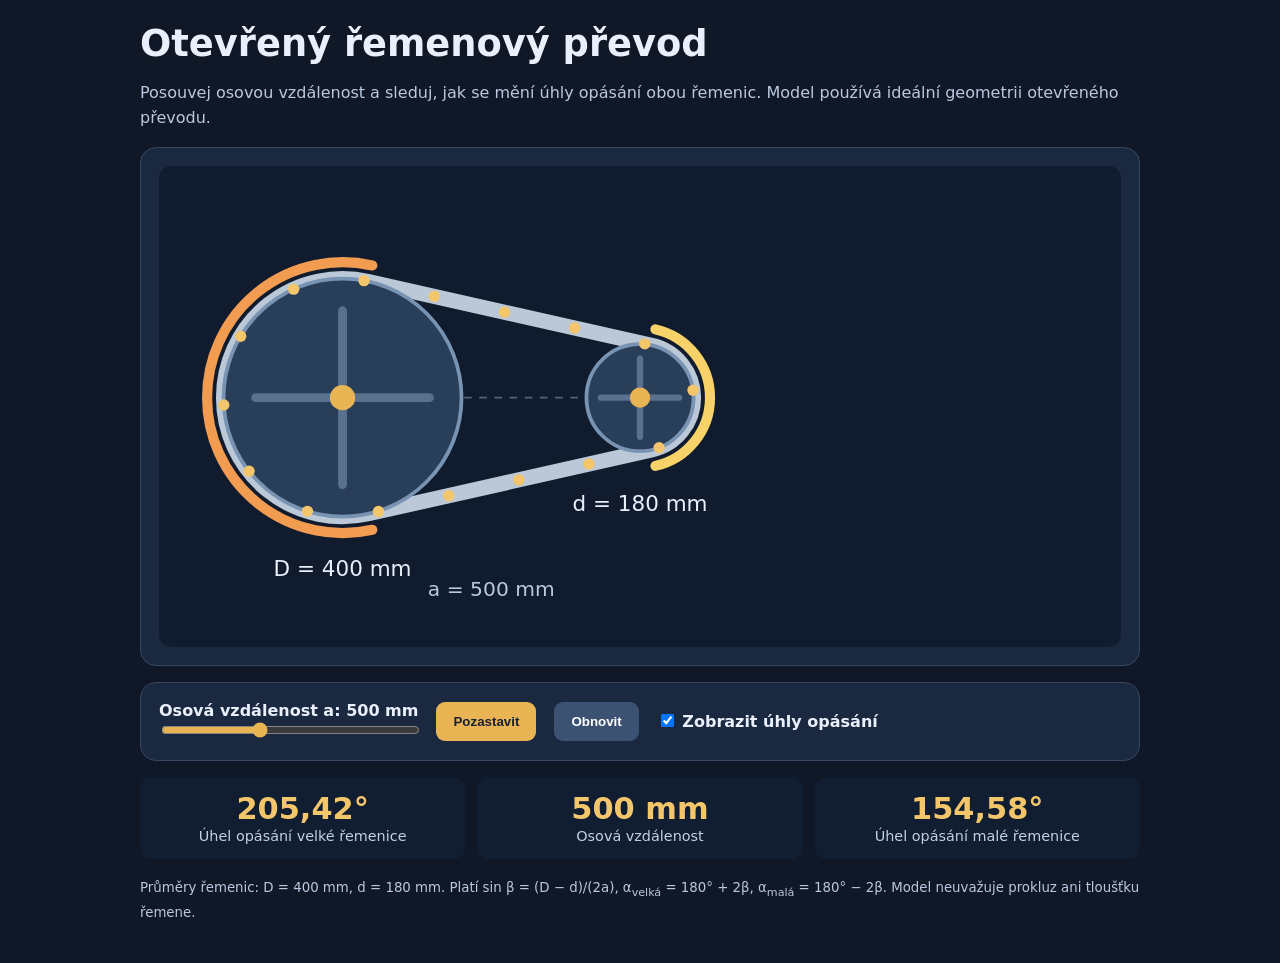
==== Remenovy prevod/index.html @ 8ba964c2 "Add files via upload" ====
<!doctype html>
<html lang="cs">
<head>
<meta charset="utf-8"><meta name="viewport" content="width=device-width,initial-scale=1">
<title>Otevřený řemenový převod – interaktivní model</title>
<style>
:root{font-family:system-ui,-apple-system,Arial,sans-serif;color:#e9effb;background:#101827}
*{box-sizing:border-box}body{margin:0;padding:22px}main{max-width:1000px;margin:auto}
h1{font-size:clamp(1.5rem,4vw,2.3rem);margin:0 0 8px}p{color:#b9c8df;line-height:1.55}
.panel{background:#1b2940;border:1px solid #344660;border-radius:16px;padding:18px;margin:16px 0}
svg{display:block;width:100%;height:auto;background:#101b2d;border-radius:12px}
.controls{display:flex;gap:18px;flex-wrap:wrap;align-items:center}
label{display:block;font-weight:600}input[type=range]{width:min(100%,420px);accent-color:#e9b454}
button{border:0;border-radius:9px;padding:12px 17px;background:#e9b454;color:#192132;font-weight:700;cursor:pointer}
button.secondary{background:#3c5272;color:white}
.stats{display:grid;grid-template-columns:repeat(3,minmax(0,1fr));gap:12px}
.stat{background:#111e31;border-radius:12px;padding:14px;text-align:center}
.stat strong{display:block;font-size:clamp(1.2rem,3vw,1.9rem);color:#f4c66b}
.stat span{font-size:.9rem;color:#bfd0e7}
small{color:#b9c8df}#largeArc{stroke:#f29c52}#smallArc{stroke:#f6d268}
@media(max-width:600px){body{padding:12px}.stats{grid-template-columns:1fr}.panel{padding:12px}}
</style>
</head>
<body><main>
<h1>Otevřený řemenový převod</h1>
<p>Posouvej osovou vzdálenost a sleduj, jak se mění úhly opásání obou řemenic. Model používá ideální geometrii otevřeného převodu.</p>
<section class="panel">
<svg id="scene" viewBox="0 0 760 380" role="img" aria-label="Animovaný otevřený řemenový převod">
<defs><pattern id="groove" width="12" height="12" patternUnits="userSpaceOnUse"><path d="M0 0L12 12" stroke="#49627f" stroke-width="1"/></pattern></defs>
<line id="centers" stroke="#52637c" stroke-width="1.5" stroke-dasharray="6 6"/>
<path id="belt" fill="none" stroke="#bac8d8" stroke-width="12" stroke-linejoin="round" stroke-linecap="round"/>
<circle id="bigWheel" fill="#293e59" stroke="#7993b3" stroke-width="3"/>
<circle id="smallWheel" fill="#293e59" stroke="#7993b3" stroke-width="3"/>
<g id="spokesBig" stroke="#59718f" stroke-width="7" stroke-linecap="round"></g>
<g id="spokesSmall" stroke="#59718f" stroke-width="5" stroke-linecap="round"></g>
<path id="largeArc" fill="none" stroke-width="8" stroke-linecap="round"/>
<path id="smallArc" fill="none" stroke-width="8" stroke-linecap="round"/>
<g id="dots"></g>
<circle id="hubBig" r="10" fill="#e9b454"/><circle id="hubSmall" r="8" fill="#e9b454"/>
<text id="bigLabel" text-anchor="middle" fill="#e9effb" font-size="17">D = 400 mm</text>
<text id="smallLabel" text-anchor="middle" fill="#e9effb" font-size="17">d = 180 mm</text>
<text id="distanceLabel" text-anchor="middle" fill="#b9c8df" font-size="16"></text>
</svg>
</section>
<section class="panel">
<div class="controls">
<div><label for="distance">Osová vzdálenost a: <output id="distanceOut">500</output> mm</label>
<input id="distance" type="range" min="350" max="750" step="5" value="500"></div>
<button id="play" type="button">Pozastavit</button>
<button id="reset" type="button" class="secondary">Obnovit</button>
<label><input id="showAngles" type="checkbox" checked> Zobrazit úhly opásání</label>
</div>
</section>
<section class="stats">
<div class="stat"><strong id="bigAngle">205,42°</strong><span>Úhel opásání velké řemenice</span></div>
<div class="stat"><strong id="aValue">500 mm</strong><span>Osová vzdálenost</span></div>
<div class="stat"><strong id="smallAngle">154,58°</strong><span>Úhel opásání malé řemenice</span></div>
</section>
<p><small>Průměry řemenic: D = 400 mm, d = 180 mm. Platí sin β = (D − d)/(2a), α<sub>velká</sub> = 180° + 2β, α<sub>malá</sub> = 180° − 2β. Model neuvažuje prokluz ani tloušťku řemene.</small></p>
</main>
<script>
(()=>{
const $=id=>document.getElementById(id), NS="http://www.w3.org/2000/svg";
const R=94,r=42.3,x1=145,y=183,scale=R/200;
const slider=$("distance");let running=true,offset=0,last=0,pathLength=1;
const belt=$("belt"), dots=$("dots");
function point(cx,rad,angle){return [cx+rad*Math.cos(angle),y+rad*Math.sin(angle)]}
function move(p){return `M ${p[0]} ${p[1]}`}
function arc(cx,rad,start,end){const p=point(cx,rad,start),q=point(cx,rad,end);return `${move(p)} A ${rad} ${rad} 0 ${end-start>Math.PI?1:0} 1 ${q[0]} ${q[1]}`}
function spokes(id,cx,rad){const el=$(id);el.replaceChildren();for(let k=0;k<4;k++){const a=k*Math.PI/2;const line=document.createElementNS(NS,"line");line.setAttribute("x1",cx);line.setAttribute("y1",y);line.setAttribute("x2",cx+rad*.73*Math.cos(a));line.setAttribute("y2",y+rad*.73*Math.sin(a));el.append(line)}}
function render(){
const a=Number(slider.value),x2=x1+a*scale, beta=Math.asin((R-r)/(a*scale));
const top=-Math.PI/2+beta,bottom=Math.PI/2-beta;
const LT=point(x1,R,top),RT=point(x2,r,top),RB=point(x2,r,bottom),LB=point(x1,R,bottom);
const smallEnd=bottom,largeEnd=top+2*Math.PI;
const path=`${move(LT)} L ${RT[0]} ${RT[1]} A ${r} ${r} 0 0 1 ${RB[0]} ${RB[1]} L ${LB[0]} ${LB[1]} A ${R} ${R} 0 1 1 ${LT[0]} ${LT[1]} Z`;
belt.setAttribute("d",path);pathLength=belt.getTotalLength();
$("largeArc").setAttribute("d",arc(x1,R+13,bottom,largeEnd));
$("smallArc").setAttribute("d",arc(x2,r+13,top,smallEnd));
for(const [id,cx,rad] of [["bigWheel",x1,R],["smallWheel",x2,r]]){$(id).setAttribute("cx",cx);$(id).setAttribute("cy",y);$(id).setAttribute("r",rad)}
for(const [id,cx] of [["hubBig",x1],["hubSmall",x2]]){$(id).setAttribute("cx",cx);$(id).setAttribute("cy",y)}
spokes("spokesBig",x1,R);spokes("spokesSmall",x2,r);
$("centers").setAttribute("x1",x1);$("centers").setAttribute("x2",x2);$("centers").setAttribute("y1",y);$("centers").setAttribute("y2",y);
$("bigLabel").setAttribute("x",x1);$("bigLabel").setAttribute("y",y+R+47);
$("smallLabel").setAttribute("x",x2);$("smallLabel").setAttribute("y",y+r+47);
$("distanceLabel").setAttribute("x",(x1+x2)/2);$("distanceLabel").setAttribute("y",340);
$("distanceLabel").textContent=`a = ${a} mm`;
$("distanceOut").textContent=a;$("aValue").textContent=`${a} mm`;
const deg=beta*180/Math.PI;
$("bigAngle").textContent=(180+2*deg).toFixed(2).replace(".",",")+"°";
$("smallAngle").textContent=(180-2*deg).toFixed(2).replace(".",",")+"°";
$("largeArc").style.display=$("showAngles").checked?"":"none";
$("smallArc").style.display=$("showAngles").checked?"":"none";
dots.replaceChildren();
for(let i=0;i<16;i++){const c=document.createElementNS(NS,"circle");c.setAttribute("r","4.5");c.setAttribute("fill","#f4c66b");dots.append(c)}
updateDots();
}
function updateDots(){const circles=dots.children;for(let i=0;i<circles.length;i++){const p=belt.getPointAtLength(((i/circles.length+offset)%1)*pathLength);circles[i].setAttribute("cx",p.x);circles[i].setAttribute("cy",p.y)}}
function frame(t){if(last&&running){offset=(offset+(t-last)*.000035)%1;updateDots()}last=t;requestAnimationFrame(frame)}
slider.addEventListener("input",render);$("showAngles").addEventListener("change",render);
$("play").addEventListener("click",()=>{running=!running;$("play").textContent=running?"Pozastavit":"Spustit"});
$("reset").addEventListener("click",()=>{slider.value=500;offset=0;running=true;$("play").textContent="Pozastavit";$("showAngles").checked=true;render()});
render();requestAnimationFrame(frame);
})();
</script></body></html>
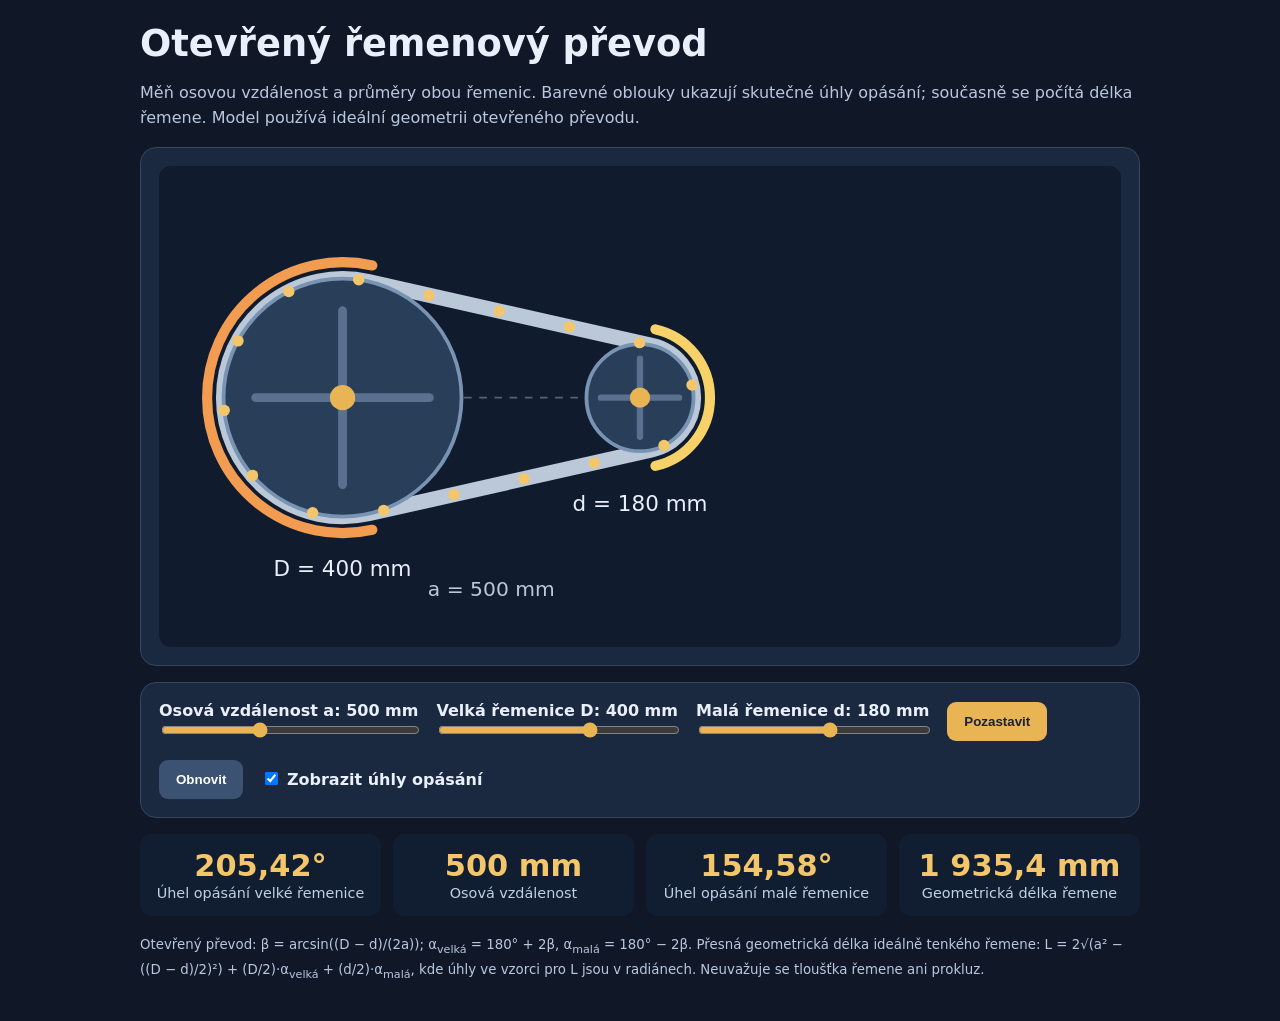
==== commit 771acce9: "Add pulley diameter sliders, live wrap angles and belt length" ====
--- a/Remenovy prevod/index.html
+++ b/Remenovy prevod/index.html
@@ -13,7 +13,7 @@
 label{display:block;font-weight:600}input[type=range]{width:min(100%,420px);accent-color:#e9b454}
 button{border:0;border-radius:9px;padding:12px 17px;background:#e9b454;color:#192132;font-weight:700;cursor:pointer}
 button.secondary{background:#3c5272;color:white}
-.stats{display:grid;grid-template-columns:repeat(3,minmax(0,1fr));gap:12px}
+.stats{display:grid;grid-template-columns:repeat(4,minmax(0,1fr));gap:12px}
 .stat{background:#111e31;border-radius:12px;padding:14px;text-align:center}
 .stat strong{display:block;font-size:clamp(1.2rem,3vw,1.9rem);color:#f4c66b}
 .stat span{font-size:.9rem;color:#bfd0e7}
@@ -23,7 +23,7 @@
 </head>
 <body><main>
 <h1>Otevřený řemenový převod</h1>
-<p>Posouvej osovou vzdálenost a sleduj, jak se mění úhly opásání obou řemenic. Model používá ideální geometrii otevřeného převodu.</p>
+<p>Měň osovou vzdálenost a průměry obou řemenic. Barevné oblouky ukazují skutečné úhly opásání; současně se počítá délka řemene. Model používá ideální geometrii otevřeného převodu.</p>
 <section class="panel">
 <svg id="scene" viewBox="0 0 760 380" role="img" aria-label="Animovaný otevřený řemenový převod">
 <defs><pattern id="groove" width="12" height="12" patternUnits="userSpaceOnUse"><path d="M0 0L12 12" stroke="#49627f" stroke-width="1"/></pattern></defs>
@@ -46,6 +46,8 @@
 <div class="controls">
 <div><label for="distance">Osová vzdálenost a: <output id="distanceOut">500</output> mm</label>
 <input id="distance" type="range" min="350" max="750" step="5" value="500"></div>
+<div><label for="bigDiameter">Velká řemenice D: <output id="bigDiameterOut">400</output> mm</label><input id="bigDiameter" type="range" min="260" max="480" step="10" value="400"></div>
+<div><label for="smallDiameter">Malá řemenice d: <output id="smallDiameterOut">180</output> mm</label><input id="smallDiameter" type="range" min="100" max="240" step="10" value="180"></div>
 <button id="play" type="button">Pozastavit</button>
 <button id="reset" type="button" class="secondary">Obnovit</button>
 <label><input id="showAngles" type="checkbox" checked> Zobrazit úhly opásání</label>
@@ -54,22 +56,22 @@
 <section class="stats">
 <div class="stat"><strong id="bigAngle">205,42°</strong><span>Úhel opásání velké řemenice</span></div>
 <div class="stat"><strong id="aValue">500 mm</strong><span>Osová vzdálenost</span></div>
-<div class="stat"><strong id="smallAngle">154,58°</strong><span>Úhel opásání malé řemenice</span></div>
+<div class="stat"><strong id="smallAngle">154,58°</strong><span>Úhel opásání malé řemenice</span></div><div class="stat"><strong id="beltLength">—</strong><span>Geometrická délka řemene</span></div>
 </section>
-<p><small>Průměry řemenic: D = 400 mm, d = 180 mm. Platí sin β = (D − d)/(2a), α<sub>velká</sub> = 180° + 2β, α<sub>malá</sub> = 180° − 2β. Model neuvažuje prokluz ani tloušťku řemene.</small></p>
+<p><small>Otevřený převod: β = arcsin((D − d)/(2a)); α<sub>velká</sub> = 180° + 2β, α<sub>malá</sub> = 180° − 2β. Přesná geometrická délka ideálně tenkého řemene: L = 2√(a² − ((D − d)/2)²) + (D/2)·α<sub>velká</sub> + (d/2)·α<sub>malá</sub>, kde úhly ve vzorci pro L jsou v radiánech. Neuvažuje se tloušťka řemene ani prokluz.</small></p>
 </main>
 <script>
 (()=>{
 const $=id=>document.getElementById(id), NS="http://www.w3.org/2000/svg";
-const R=94,r=42.3,x1=145,y=183,scale=R/200;
-const slider=$("distance");let running=true,offset=0,last=0,pathLength=1;
+const x1=145,y=183,scale=.47;
+const slider=$("distance"),bigSlider=$("bigDiameter"),smallSlider=$("smallDiameter");let running=true,offset=0,last=0,pathLength=1;
 const belt=$("belt"), dots=$("dots");
 function point(cx,rad,angle){return [cx+rad*Math.cos(angle),y+rad*Math.sin(angle)]}
 function move(p){return `M ${p[0]} ${p[1]}`}
 function arc(cx,rad,start,end){const p=point(cx,rad,start),q=point(cx,rad,end);return `${move(p)} A ${rad} ${rad} 0 ${end-start>Math.PI?1:0} 1 ${q[0]} ${q[1]}`}
 function spokes(id,cx,rad){const el=$(id);el.replaceChildren();for(let k=0;k<4;k++){const a=k*Math.PI/2;const line=document.createElementNS(NS,"line");line.setAttribute("x1",cx);line.setAttribute("y1",y);line.setAttribute("x2",cx+rad*.73*Math.cos(a));line.setAttribute("y2",y+rad*.73*Math.sin(a));el.append(line)}}
 function render(){
-const a=Number(slider.value),x2=x1+a*scale, beta=Math.asin((R-r)/(a*scale));
+const a=Number(slider.value),D=Number(bigSlider.value),d=Number(smallSlider.value),R=D*scale/2,r=d*scale/2,x2=x1+a*scale,beta=Math.asin((D-d)/(2*a));
 const top=-Math.PI/2+beta,bottom=Math.PI/2-beta;
 const LT=point(x1,R,top),RT=point(x2,r,top),RB=point(x2,r,bottom),LB=point(x1,R,bottom);
 const smallEnd=bottom,largeEnd=top+2*Math.PI;
@@ -87,6 +89,11 @@
 $("distanceLabel").textContent=`a = ${a} mm`;
 $("distanceOut").textContent=a;$("aValue").textContent=`${a} mm`;
 const deg=beta*180/Math.PI;
+const alphaBig=Math.PI+2*beta,alphaSmall=Math.PI-2*beta;
+const L=2*Math.sqrt(a*a-((D-d)/2)**2)+D/2*alphaBig+d/2*alphaSmall;
+$("beltLength").textContent=L.toLocaleString("cs-CZ",{minimumFractionDigits:1,maximumFractionDigits:1})+" mm";
+$("bigDiameterOut").textContent=D;$("smallDiameterOut").textContent=d;
+$("bigLabel").textContent=`D = ${D} mm`;$("smallLabel").textContent=`d = ${d} mm`;
 $("bigAngle").textContent=(180+2*deg).toFixed(2).replace(".",",")+"°";
 $("smallAngle").textContent=(180-2*deg).toFixed(2).replace(".",",")+"°";
 $("largeArc").style.display=$("showAngles").checked?"":"none";
@@ -97,9 +104,9 @@
 }
 function updateDots(){const circles=dots.children;for(let i=0;i<circles.length;i++){const p=belt.getPointAtLength(((i/circles.length+offset)%1)*pathLength);circles[i].setAttribute("cx",p.x);circles[i].setAttribute("cy",p.y)}}
 function frame(t){if(last&&running){offset=(offset+(t-last)*.000035)%1;updateDots()}last=t;requestAnimationFrame(frame)}
-slider.addEventListener("input",render);$("showAngles").addEventListener("change",render);
+slider.addEventListener("input",render);bigSlider.addEventListener("input",render);smallSlider.addEventListener("input",render);$("showAngles").addEventListener("change",render);
 $("play").addEventListener("click",()=>{running=!running;$("play").textContent=running?"Pozastavit":"Spustit"});
-$("reset").addEventListener("click",()=>{slider.value=500;offset=0;running=true;$("play").textContent="Pozastavit";$("showAngles").checked=true;render()});
+$("reset").addEventListener("click",()=>{slider.value=500;bigSlider.value=400;smallSlider.value=180;offset=0;running=true;$("play").textContent="Pozastavit";$("showAngles").checked=true;render()});
 render();requestAnimationFrame(frame);
 })();
 </script></body></html>
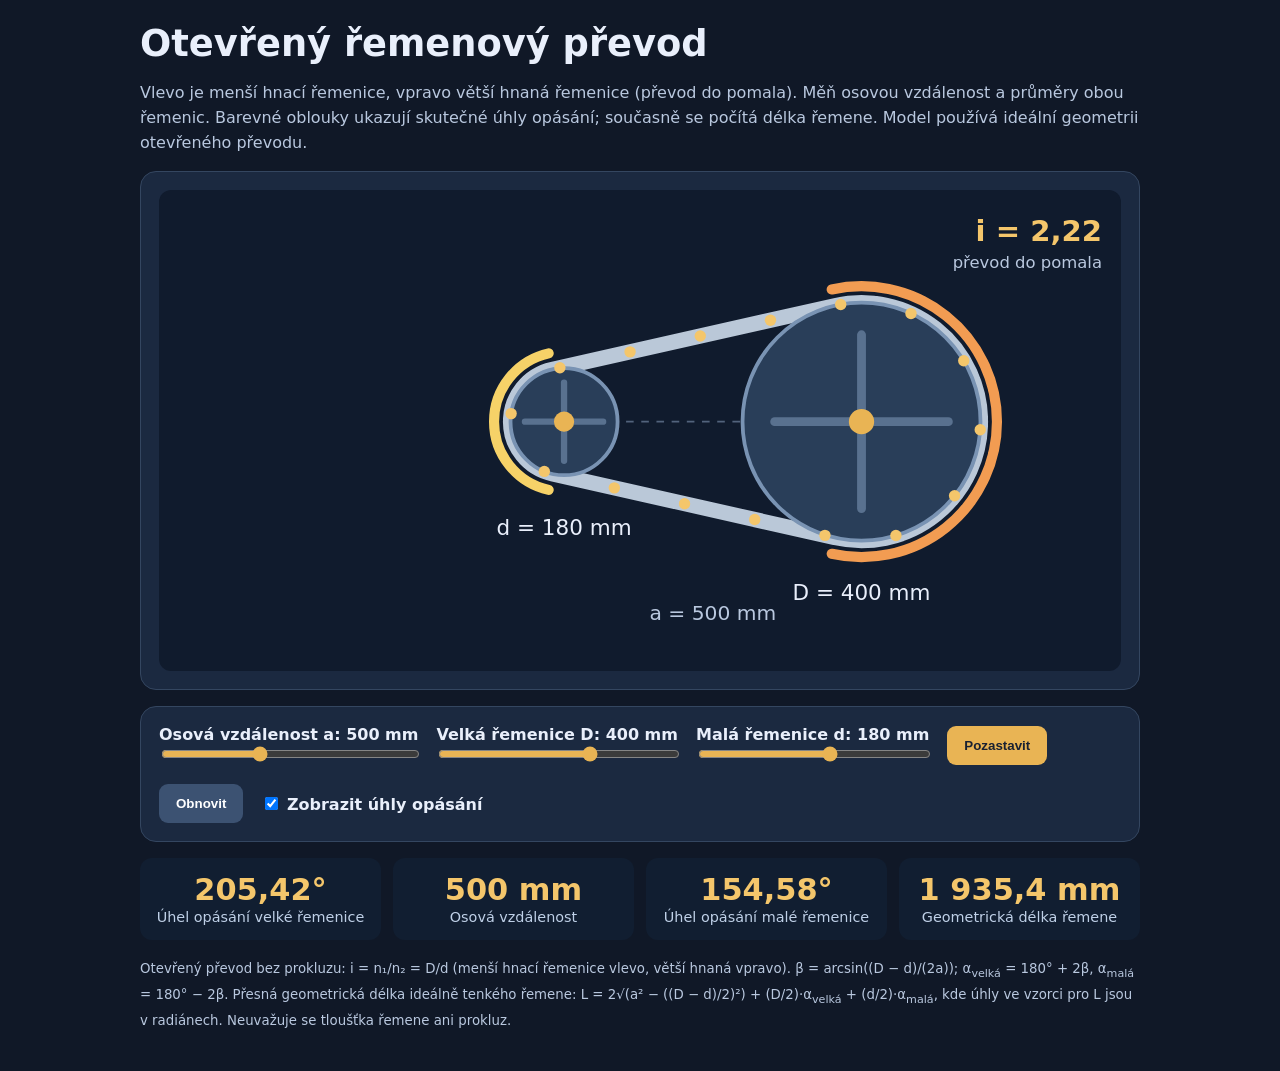
==== commit 40bfcff4: "Swap drive pulley positions and show live speed ratio in diagram" ====
--- a/Remenovy prevod/index.html
+++ b/Remenovy prevod/index.html
@@ -23,10 +23,11 @@
 </head>
 <body><main>
 <h1>Otevřený řemenový převod</h1>
-<p>Měň osovou vzdálenost a průměry obou řemenic. Barevné oblouky ukazují skutečné úhly opásání; současně se počítá délka řemene. Model používá ideální geometrii otevřeného převodu.</p>
+<p>Vlevo je menší hnací řemenice, vpravo větší hnaná řemenice (převod do pomala). Měň osovou vzdálenost a průměry obou řemenic. Barevné oblouky ukazují skutečné úhly opásání; současně se počítá délka řemene. Model používá ideální geometrii otevřeného převodu.</p>
 <section class="panel">
 <svg id="scene" viewBox="0 0 760 380" role="img" aria-label="Animovaný otevřený řemenový převod">
 <defs><pattern id="groove" width="12" height="12" patternUnits="userSpaceOnUse"><path d="M0 0L12 12" stroke="#49627f" stroke-width="1"/></pattern></defs>
+<g transform="translate(700 0) scale(-1 1)">
 <line id="centers" stroke="#52637c" stroke-width="1.5" stroke-dasharray="6 6"/>
 <path id="belt" fill="none" stroke="#bac8d8" stroke-width="12" stroke-linejoin="round" stroke-linecap="round"/>
 <circle id="bigWheel" fill="#293e59" stroke="#7993b3" stroke-width="3"/>
@@ -37,9 +38,12 @@
 <path id="smallArc" fill="none" stroke-width="8" stroke-linecap="round"/>
 <g id="dots"></g>
 <circle id="hubBig" r="10" fill="#e9b454"/><circle id="hubSmall" r="8" fill="#e9b454"/>
+</g>
 <text id="bigLabel" text-anchor="middle" fill="#e9effb" font-size="17">D = 400 mm</text>
 <text id="smallLabel" text-anchor="middle" fill="#e9effb" font-size="17">d = 180 mm</text>
 <text id="distanceLabel" text-anchor="middle" fill="#b9c8df" font-size="16"></text>
+<text id="ratioLabel" x="745" y="40" text-anchor="end" fill="#f4c66b" font-size="23" font-weight="700">i = 2,22</text>
+<text x="745" y="62" text-anchor="end" fill="#b9c8df" font-size="13">převod do pomala</text>
 </svg>
 </section>
 <section class="panel">
@@ -58,7 +62,7 @@
 <div class="stat"><strong id="aValue">500 mm</strong><span>Osová vzdálenost</span></div>
 <div class="stat"><strong id="smallAngle">154,58°</strong><span>Úhel opásání malé řemenice</span></div><div class="stat"><strong id="beltLength">—</strong><span>Geometrická délka řemene</span></div>
 </section>
-<p><small>Otevřený převod: β = arcsin((D − d)/(2a)); α<sub>velká</sub> = 180° + 2β, α<sub>malá</sub> = 180° − 2β. Přesná geometrická délka ideálně tenkého řemene: L = 2√(a² − ((D − d)/2)²) + (D/2)·α<sub>velká</sub> + (d/2)·α<sub>malá</sub>, kde úhly ve vzorci pro L jsou v radiánech. Neuvažuje se tloušťka řemene ani prokluz.</small></p>
+<p><small>Otevřený převod bez prokluzu: i = n₁/n₂ = D/d (menší hnací řemenice vlevo, větší hnaná vpravo). β = arcsin((D − d)/(2a)); α<sub>velká</sub> = 180° + 2β, α<sub>malá</sub> = 180° − 2β. Přesná geometrická délka ideálně tenkého řemene: L = 2√(a² − ((D − d)/2)²) + (D/2)·α<sub>velká</sub> + (d/2)·α<sub>malá</sub>, kde úhly ve vzorci pro L jsou v radiánech. Neuvažuje se tloušťka řemene ani prokluz.</small></p>
 </main>
 <script>
 (()=>{
@@ -83,9 +87,9 @@
 for(const [id,cx] of [["hubBig",x1],["hubSmall",x2]]){$(id).setAttribute("cx",cx);$(id).setAttribute("cy",y)}
 spokes("spokesBig",x1,R);spokes("spokesSmall",x2,r);
 $("centers").setAttribute("x1",x1);$("centers").setAttribute("x2",x2);$("centers").setAttribute("y1",y);$("centers").setAttribute("y2",y);
-$("bigLabel").setAttribute("x",x1);$("bigLabel").setAttribute("y",y+R+47);
-$("smallLabel").setAttribute("x",x2);$("smallLabel").setAttribute("y",y+r+47);
-$("distanceLabel").setAttribute("x",(x1+x2)/2);$("distanceLabel").setAttribute("y",340);
+$("bigLabel").setAttribute("x",700-x1);$("bigLabel").setAttribute("y",y+R+47);
+$("smallLabel").setAttribute("x",700-x2);$("smallLabel").setAttribute("y",y+r+47);
+$("distanceLabel").setAttribute("x",700-(x1+x2)/2);$("distanceLabel").setAttribute("y",340);
 $("distanceLabel").textContent=`a = ${a} mm`;
 $("distanceOut").textContent=a;$("aValue").textContent=`${a} mm`;
 const deg=beta*180/Math.PI;
@@ -93,6 +97,7 @@
 const L=2*Math.sqrt(a*a-((D-d)/2)**2)+D/2*alphaBig+d/2*alphaSmall;
 $("beltLength").textContent=L.toLocaleString("cs-CZ",{minimumFractionDigits:1,maximumFractionDigits:1})+" mm";
 $("bigDiameterOut").textContent=D;$("smallDiameterOut").textContent=d;
+$("ratioLabel").textContent=`i = ${(D/d).toLocaleString("cs-CZ",{minimumFractionDigits:2,maximumFractionDigits:2})}`;
 $("bigLabel").textContent=`D = ${D} mm`;$("smallLabel").textContent=`d = ${d} mm`;
 $("bigAngle").textContent=(180+2*deg).toFixed(2).replace(".",",")+"°";
 $("smallAngle").textContent=(180-2*deg).toFixed(2).replace(".",",")+"°";
